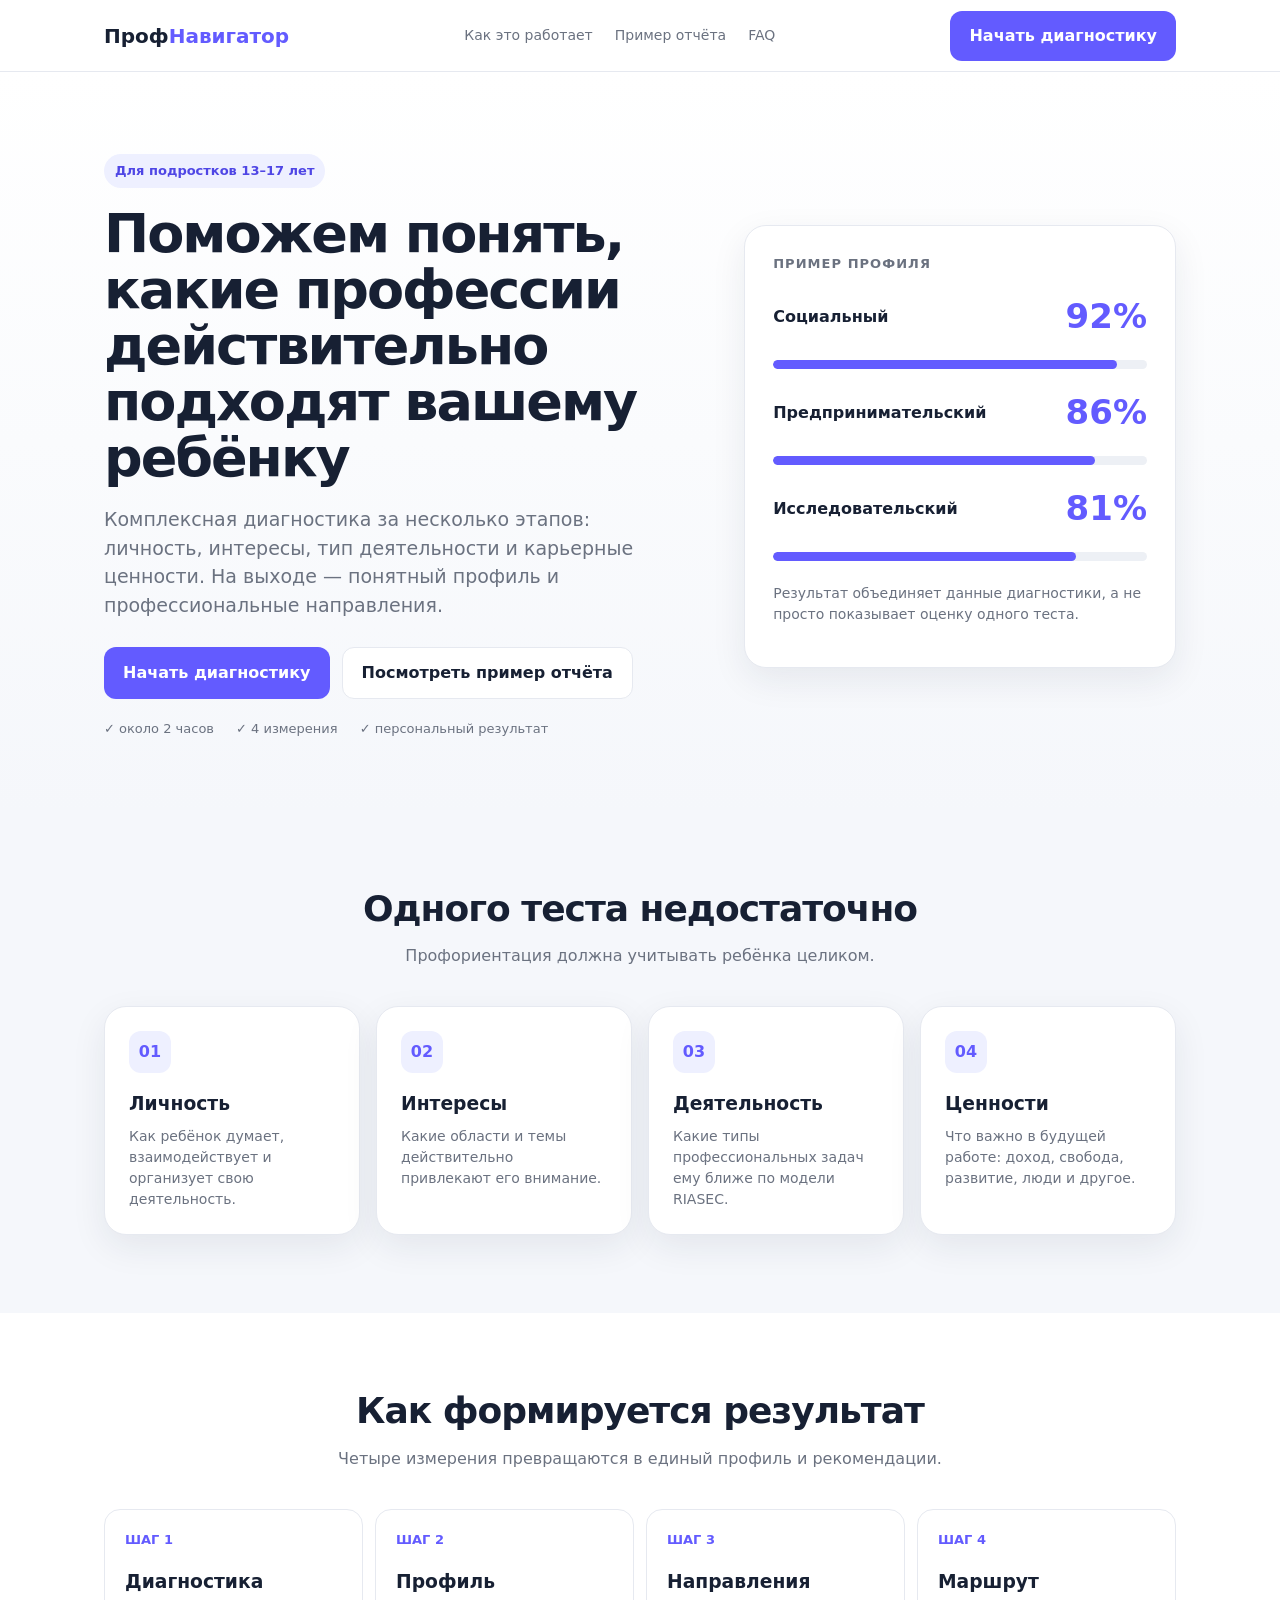
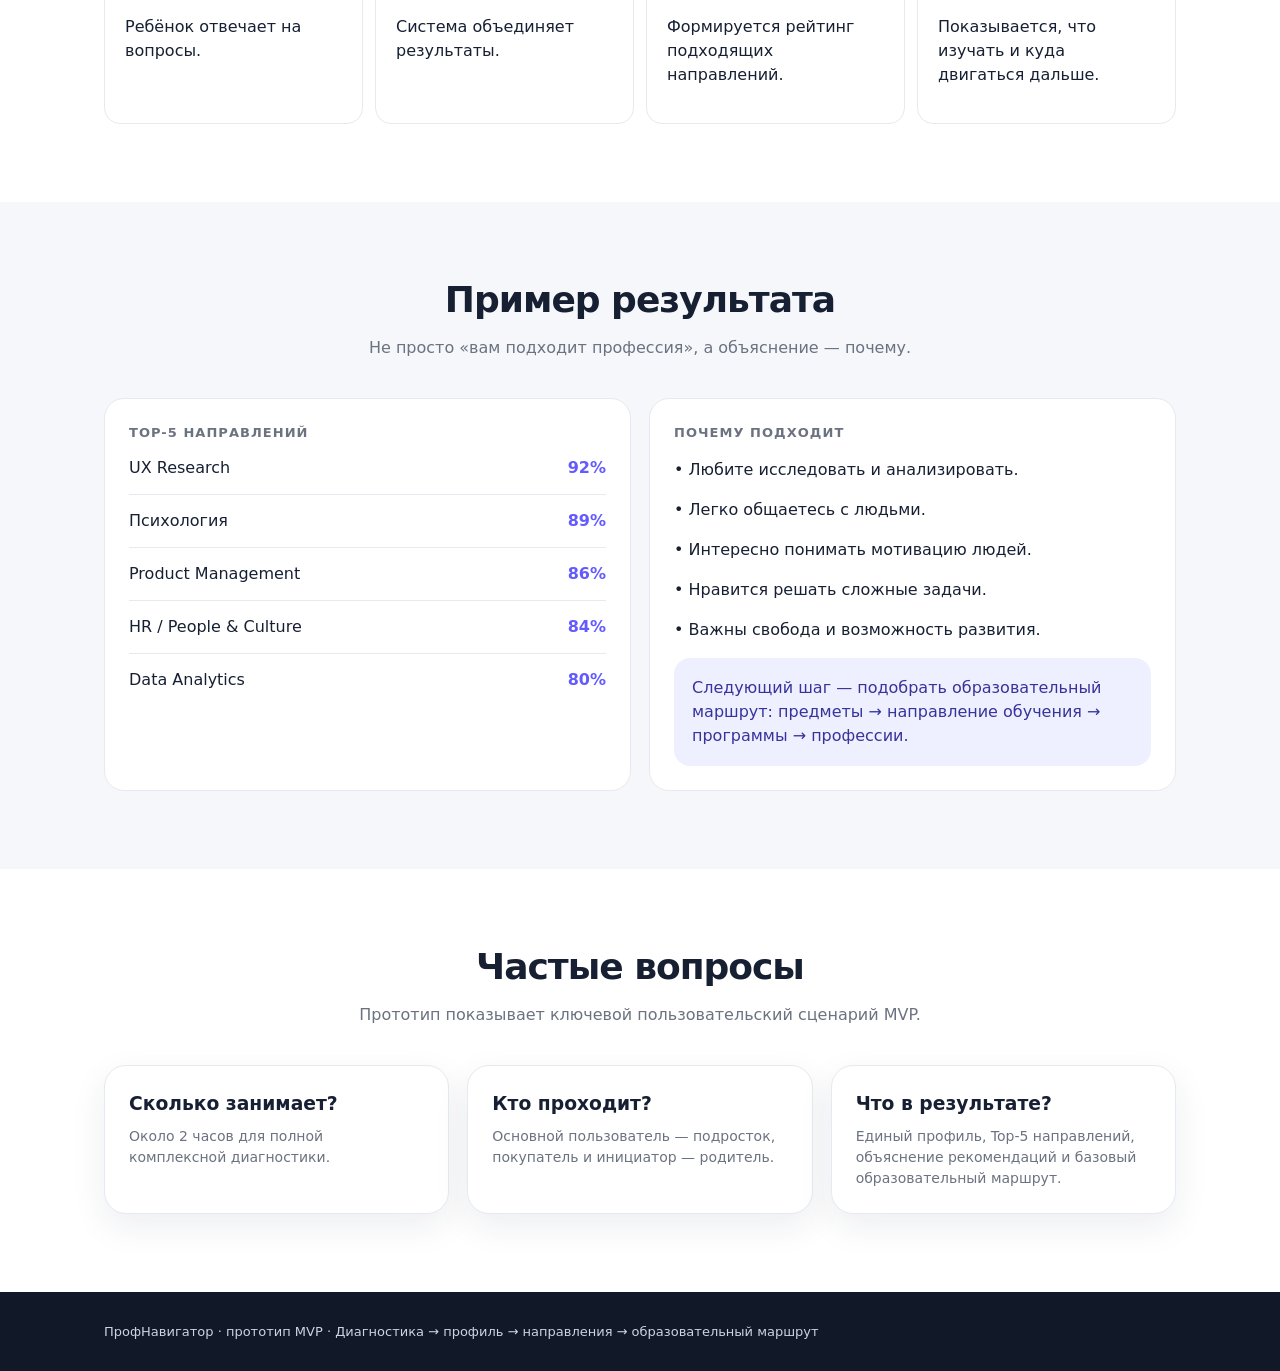
==== index.html @ 2484961b "prof" ====
<!doctype html>
<html lang="ru">
<head>
<meta charset="utf-8">
<meta name="viewport" content="width=device-width, initial-scale=1">
<title>ПрофНавигатор — прототип MVP</title>
<style>
:root{
  --bg:#f5f7fb;--card:#fff;--text:#172033;--muted:#6b7280;--primary:#635bff;
  --primary2:#4f46e5;--line:#e6e9f0;--soft:#eef0ff;--green:#16a34a;
  --shadow:0 12px 35px rgba(30,41,59,.08);--radius:22px;
}
*{box-sizing:border-box} body{margin:0;font-family:Inter,ui-sans-serif,system-ui,-apple-system,BlinkMacSystemFont,"Segoe UI",sans-serif;color:var(--text);background:var(--bg);line-height:1.5}
button,input{font:inherit} button{cursor:pointer;border:0}
.container{max-width:1120px;margin:auto;padding:0 24px}
header{height:72px;background:#fff;border-bottom:1px solid var(--line);position:sticky;top:0;z-index:10}
.nav{height:100%;display:flex;align-items:center;justify-content:space-between;gap:24px}
.logo{font-weight:800;font-size:20px}.logo span{color:var(--primary)}
nav{display:flex;gap:22px}nav a{color:var(--muted);text-decoration:none;font-size:14px}
.btn{padding:13px 19px;border-radius:12px;font-weight:700;transition:.2s}.btn-primary{background:var(--primary);color:#fff}.btn-primary:hover{background:var(--primary2)}
.btn-secondary{background:#fff;color:var(--text);border:1px solid var(--line)}
.hero{padding:82px 0 72px;background:linear-gradient(180deg,#fff 0%,#f5f7fb 100%)}
.hero-grid{display:grid;grid-template-columns:1.15fr .85fr;gap:56px;align-items:center}
.badge{display:inline-flex;background:var(--soft);color:var(--primary2);padding:7px 11px;border-radius:99px;font-weight:700;font-size:13px}
h1{font-size:54px;line-height:1.04;letter-spacing:-2px;margin:18px 0}.lead{font-size:19px;color:var(--muted);max-width:650px}
.actions{display:flex;gap:12px;margin-top:28px;flex-wrap:wrap}.meta{display:flex;gap:22px;color:var(--muted);font-size:13px;margin-top:20px}
.hero-card,.card{background:var(--card);border:1px solid var(--line);border-radius:var(--radius);box-shadow:var(--shadow)}
.hero-card{padding:28px}.mini-title{font-size:13px;color:var(--muted);font-weight:700;text-transform:uppercase;letter-spacing:.08em}
.profile-score{display:flex;align-items:center;justify-content:space-between;margin:18px 0}.score{font-size:34px;font-weight:800;color:var(--primary)}
.bar{height:9px;background:#edf0f5;border-radius:99px;overflow:hidden}.bar i{display:block;height:100%;background:var(--primary);border-radius:inherit}
section{padding:78px 0}.section-head{text-align:center;max-width:720px;margin:0 auto 38px}.section-head h2{font-size:36px;line-height:1.1;margin:0 0 12px;letter-spacing:-1px}.section-head p{color:var(--muted)}
.grid4{display:grid;grid-template-columns:repeat(4,1fr);gap:16px}.grid3{display:grid;grid-template-columns:repeat(3,1fr);gap:18px}
.card{padding:24px}.icon{width:42px;height:42px;border-radius:12px;background:var(--soft);display:grid;place-items:center;color:var(--primary);font-weight:800;margin-bottom:17px}
.card h3{margin:0 0 8px}.card p{margin:0;color:var(--muted);font-size:14px}
.steps{display:grid;grid-template-columns:repeat(4,1fr);gap:12px}.step{padding:20px;border:1px solid var(--line);background:#fff;border-radius:16px}.num{font-weight:800;color:var(--primary);font-size:13px}
.app{display:none;padding:40px 0 80px}.app.active{display:block}.app-shell{max-width:820px;margin:auto}.progress-top{display:flex;justify-content:space-between;color:var(--muted);font-size:14px;margin-bottom:9px}.progress{height:8px;background:#e9ecf2;border-radius:99px;overflow:hidden;margin-bottom:28px}.progress i{display:block;height:100%;background:var(--primary);transition:.3s}
.test-card{background:#fff;border:1px solid var(--line);border-radius:24px;padding:34px;box-shadow:var(--shadow)}.test-card h2{margin-top:0}.question{font-size:24px;font-weight:750;margin:20px 0 24px}
.options{display:grid;gap:10px}.option{width:100%;text-align:left;padding:16px;border:1px solid var(--line);background:#fff;border-radius:14px}.option:hover,.option.selected{border-color:var(--primary);background:var(--soft)}
.range-row{display:grid;grid-template-columns:1fr 70px;gap:15px;align-items:center}.range-value{font-size:24px;font-weight:800;text-align:center;color:var(--primary)}
input[type=range]{width:100%;accent-color:var(--primary)}
.test-actions{display:flex;justify-content:space-between;margin-top:28px}
.result{display:none}.result.active{display:block}.result-grid{display:grid;grid-template-columns:1fr 1fr;gap:18px}.result-card{background:#fff;border:1px solid var(--line);border-radius:20px;padding:24px}.direction{display:flex;align-items:center;justify-content:space-between;padding:14px 0;border-bottom:1px solid var(--line)}.direction:last-child{border-bottom:0}.pct{font-weight:800;color:var(--primary)}
.report-note{background:var(--soft);border-radius:16px;padding:18px;color:#38339a}
footer{padding:30px 0;background:#111827;color:#cbd5e1;font-size:13px}
.modal{position:fixed;inset:0;background:rgba(15,23,42,.55);display:none;align-items:center;justify-content:center;padding:20px;z-index:30}.modal.show{display:flex}.modal-box{background:#fff;max-width:520px;width:100%;padding:30px;border-radius:22px}.modal-box h2{margin-top:0}.form{display:grid;gap:12px}.form input{padding:14px;border:1px solid var(--line);border-radius:12px}
@media(max-width:800px){nav{display:none}.hero-grid,.result-grid{grid-template-columns:1fr}.grid4,.steps{grid-template-columns:1fr 1fr}.grid3{grid-template-columns:1fr}h1{font-size:42px}}
@media(max-width:520px){.grid4,.steps{grid-template-columns:1fr}.hero{padding-top:50px}section{padding:55px 0}.test-card{padding:22px}}
</style>
</head>
<body>

<header>
  <div class="container nav">
    <div class="logo">Проф<span>Навигатор</span></div>
    <nav>
      <a href="#approach">Как это работает</a>
      <a href="#report">Пример отчёта</a>
      <a href="#faq">FAQ</a>
    </nav>
    <button class="btn btn-primary" onclick="openModal()">Начать диагностику</button>
  </div>
</header>

<main id="landing">
<section class="hero">
  <div class="container hero-grid">
    <div>
      <span class="badge">Для подростков 13–17 лет</span>
      <h1>Поможем понять, какие профессии действительно подходят вашему ребёнку</h1>
      <p class="lead">Комплексная диагностика за несколько этапов: личность, интересы, тип деятельности и карьерные ценности. На выходе — понятный профиль и профессиональные направления.</p>
      <div class="actions">
        <button class="btn btn-primary" onclick="openModal()">Начать диагностику</button>
        <button class="btn btn-secondary" onclick="document.querySelector('#report').scrollIntoView({behavior:'smooth'})">Посмотреть пример отчёта</button>
      </div>
      <div class="meta"><span>✓ около 2 часов</span><span>✓ 4 измерения</span><span>✓ персональный результат</span></div>
    </div>
    <div class="hero-card">
      <div class="mini-title">Пример профиля</div>
      <div class="profile-score"><strong>Социальный</strong><span class="score">92%</span></div>
      <div class="bar"><i style="width:92%"></i></div>
      <div class="profile-score"><strong>Предпринимательский</strong><span class="score">86%</span></div>
      <div class="bar"><i style="width:86%"></i></div>
      <div class="profile-score"><strong>Исследовательский</strong><span class="score">81%</span></div>
      <div class="bar"><i style="width:81%"></i></div>
      <p style="color:var(--muted);font-size:14px;margin-top:22px">Результат объединяет данные диагностики, а не просто показывает оценку одного теста.</p>
    </div>
  </div>
</section>

<section id="approach">
  <div class="container">
    <div class="section-head"><h2>Одного теста недостаточно</h2><p>Профориентация должна учитывать ребёнка целиком.</p></div>
    <div class="grid4">
      <div class="card"><div class="icon">01</div><h3>Личность</h3><p>Как ребёнок думает, взаимодействует и организует свою деятельность.</p></div>
      <div class="card"><div class="icon">02</div><h3>Интересы</h3><p>Какие области и темы действительно привлекают его внимание.</p></div>
      <div class="card"><div class="icon">03</div><h3>Деятельность</h3><p>Какие типы профессиональных задач ему ближе по модели RIASEC.</p></div>
      <div class="card"><div class="icon">04</div><h3>Ценности</h3><p>Что важно в будущей работе: доход, свобода, развитие, люди и другое.</p></div>
    </div>
  </div>
</section>

<section style="background:#fff">
  <div class="container">
    <div class="section-head"><h2>Как формируется результат</h2><p>Четыре измерения превращаются в единый профиль и рекомендации.</p></div>
    <div class="steps">
      <div class="step"><div class="num">ШАГ 1</div><h3>Диагностика</h3><p>Ребёнок отвечает на вопросы.</p></div>
      <div class="step"><div class="num">ШАГ 2</div><h3>Профиль</h3><p>Система объединяет результаты.</p></div>
      <div class="step"><div class="num">ШАГ 3</div><h3>Направления</h3><p>Формируется рейтинг подходящих направлений.</p></div>
      <div class="step"><div class="num">ШАГ 4</div><h3>Маршрут</h3><p>Показывается, что изучать и куда двигаться дальше.</p></div>
    </div>
  </div>
</section>

<section id="report">
  <div class="container">
    <div class="section-head"><h2>Пример результата</h2><p>Не просто «вам подходит профессия», а объяснение — почему.</p></div>
    <div class="result-grid">
      <div class="result-card">
        <div class="mini-title">Top-5 направлений</div>
        <div class="direction"><span>UX Research</span><span class="pct">92%</span></div>
        <div class="direction"><span>Психология</span><span class="pct">89%</span></div>
        <div class="direction"><span>Product Management</span><span class="pct">86%</span></div>
        <div class="direction"><span>HR / People & Culture</span><span class="pct">84%</span></div>
        <div class="direction"><span>Data Analytics</span><span class="pct">80%</span></div>
      </div>
      <div class="result-card">
        <div class="mini-title">Почему подходит</div>
        <p>• Любите исследовать и анализировать.</p>
        <p>• Легко общаетесь с людьми.</p>
        <p>• Интересно понимать мотивацию людей.</p>
        <p>• Нравится решать сложные задачи.</p>
        <p>• Важны свобода и возможность развития.</p>
        <div class="report-note">Следующий шаг — подобрать образовательный маршрут: предметы → направление обучения → программы → профессии.</div>
      </div>
    </div>
  </div>
</section>

<section id="faq" style="background:#fff">
  <div class="container">
    <div class="section-head"><h2>Частые вопросы</h2><p>Прототип показывает ключевой пользовательский сценарий MVP.</p></div>
    <div class="grid3">
      <div class="card"><h3>Сколько занимает?</h3><p>Около 2 часов для полной комплексной диагностики.</p></div>
      <div class="card"><h3>Кто проходит?</h3><p>Основной пользователь — подросток, покупатель и инициатор — родитель.</p></div>
      <div class="card"><h3>Что в результате?</h3><p>Единый профиль, Top-5 направлений, объяснение рекомендаций и базовый образовательный маршрут.</p></div>
    </div>
  </div>
</section>
</main>

<section id="app" class="app">
  <div class="container app-shell">
    <div class="progress-top"><span id="stepLabel">Шаг 1 из 4</span><span id="stepName">Личность</span></div>
    <div class="progress"><i id="progressBar" style="width:25%"></i></div>
    <div class="test-card" id="testCard"></div>
  </div>
</section>

<section id="result" class="app">
  <div class="container app-shell">
    <div class="test-card">
      <span class="badge">Диагностика завершена</span>
      <h1 style="font-size:38px;letter-spacing:-1px">Профиль ребёнка</h1>
      <p class="lead">SEI — Социальный, Предпринимательский, Исследовательский профиль.</p>
      <div class="result-grid" style="margin-top:28px">
        <div class="result-card"><div class="mini-title">RIASEC</div><h2>SEI</h2><p>Social · Enterprising · Investigative</p></div>
        <div class="result-card"><div class="mini-title">Карьерные ценности</div><p>Развитие · Интересные задачи · Самостоятельность · Работа с людьми</p></div>
      </div>
      <div class="result-card" style="margin-top:18px">
        <div class="mini-title">Подходящие направления</div>
        <div class="direction"><span>UX Research</span><span class="pct">92%</span></div>
        <div class="direction"><span>Психология</span><span class="pct">89%</span></div>
        <div class="direction"><span>Product Management</span><span class="pct">86%</span></div>
        <div class="direction"><span>HR / People & Culture</span><span class="pct">84%</span></div>
        <div class="direction"><span>Data Analytics</span><span class="pct">80%</span></div>
      </div>
      <div class="actions">
        <button class="btn btn-primary" onclick="window.print()">Скачать отчёт (PDF)</button>
        <button class="btn btn-secondary" onclick="navigator.clipboard?.writeText(location.href);alert('Ссылка на результат скопирована')">Поделиться отчётом</button>
        <button class="btn btn-secondary" onclick="showLanding()">На главную</button>
      </div>
    </div>
  </div>
</section>

<footer><div class="container">ПрофНавигатор · прототип MVP · Диагностика → профиль → направления → образовательный маршрут</div></footer>

<div class="modal" id="modal">
  <div class="modal-box">
    <h2>Начать диагностику</h2>
    <p style="color:var(--muted)">Введите данные ребёнка, чтобы начать прототип сценария.</p>
    <div class="form">
      <input id="childName" placeholder="Имя ребёнка">
      <input id="childAge" type="number" min="13" max="17" placeholder="Возраст">
      <input id="parentEmail" type="email" placeholder="Email родителя">
      <label style="font-size:13px;color:var(--muted)"><input type="checkbox" id="consent"> Я согласен(на) на обработку данных</label>
      <button class="btn btn-primary" onclick="startTest()">Продолжить</button>
      <button class="btn btn-secondary" onclick="closeModal()">Отмена</button>
    </div>
  </div>
</div>

<script>
const steps=[
 {name:"Личность",q:"Что ближе вашему ребёнку?",opts:["Мне легко общаться и знакомиться с людьми","Мне нравится анализировать и разбираться в сложном","Мне комфортно организовывать и планировать","Мне нравится пробовать новое и экспериментировать"]},
 {name:"Карта интересов",q:"Насколько интересна область «Программирование и IT»?",range:true},
 {name:"RIASEC",q:"Что больше похоже на предпочтительный тип деятельности?",opts:["Помогать людям и работать в команде","Исследовать, анализировать и находить закономерности","Создавать идеи, проекты и новые решения","Организовывать людей и добиваться результата"]},
 {name:"Ценности",q:"Насколько важна самостоятельность в будущей работе?",range:true}
];
let current=0,answers={};

function openModal(){document.getElementById('modal').classList.add('show')}
function closeModal(){document.getElementById('modal').classList.remove('show')}
function startTest(){
 const name=document.getElementById('childName').value.trim(), age=+document.getElementById('childAge').value;
 if(!name || age<13 || age>17 || !document.getElementById('consent').checked){alert('Заполните имя, возраст 13–17 лет и подтвердите согласие.');return}
 closeModal(); document.getElementById('landing').style.display='none'; document.getElementById('app').classList.add('active'); renderStep();
}
function renderStep(){
 const s=steps[current], card=document.getElementById('testCard');
 document.getElementById('stepLabel').textContent=`Шаг ${current+1} из ${steps.length}`;
 document.getElementById('stepName').textContent=s.name;
 document.getElementById('progressBar').style.width=((current+1)/steps.length*100)+'%';
 let body=`<div class="mini-title">${s.name}</div><div class="question">${s.q}</div>`;
 if(s.range){
   const val=answers[current]||3;
   body+=`<div class="range-row"><input id="range" type="range" min="1" max="5" value="${val}" oninput="document.getElementById('rv').textContent=this.value"><div class="range-value" id="rv">${val}</div></div>
   <div style="display:flex;justify-content:space-between;color:var(--muted);font-size:13px;margin-top:8px"><span>Совсем не интересно</span><span>Очень интересно</span></div>`;
 }else{
   body+=`<div class="options">${s.opts.map((o,i)=>`<button class="option ${answers[current]===i?'selected':''}" onclick="selectOption(${i})">${o}</button>`).join('')}</div>`;
 }
 body+=`<div class="test-actions"><button class="btn btn-secondary" onclick="prevStep()" ${current===0?'disabled':''}>Назад</button><button class="btn btn-primary" onclick="nextStep()">Далее</button></div>`;
 card.innerHTML=body;
}
function selectOption(i){answers[current]=i;renderStep()}
function nextStep(){
 if(steps[current].range) answers[current]=+document.getElementById('range').value;
 if(answers[current]===undefined){alert('Выберите ответ, чтобы продолжить.');return}
 if(current<steps.length-1){current++;renderStep()}else{document.getElementById('app').classList.remove('active');document.getElementById('result').classList.add('active');window.scrollTo(0,0)}
}
function prevStep(){if(current>0){if(steps[current].range)answers[current]=+document.getElementById('range').value;current--;renderStep()}}
function showLanding(){document.getElementById('result').classList.remove('active');document.getElementById('landing').style.display='block';window.scrollTo(0,0)}
</script>
</body>
</html>
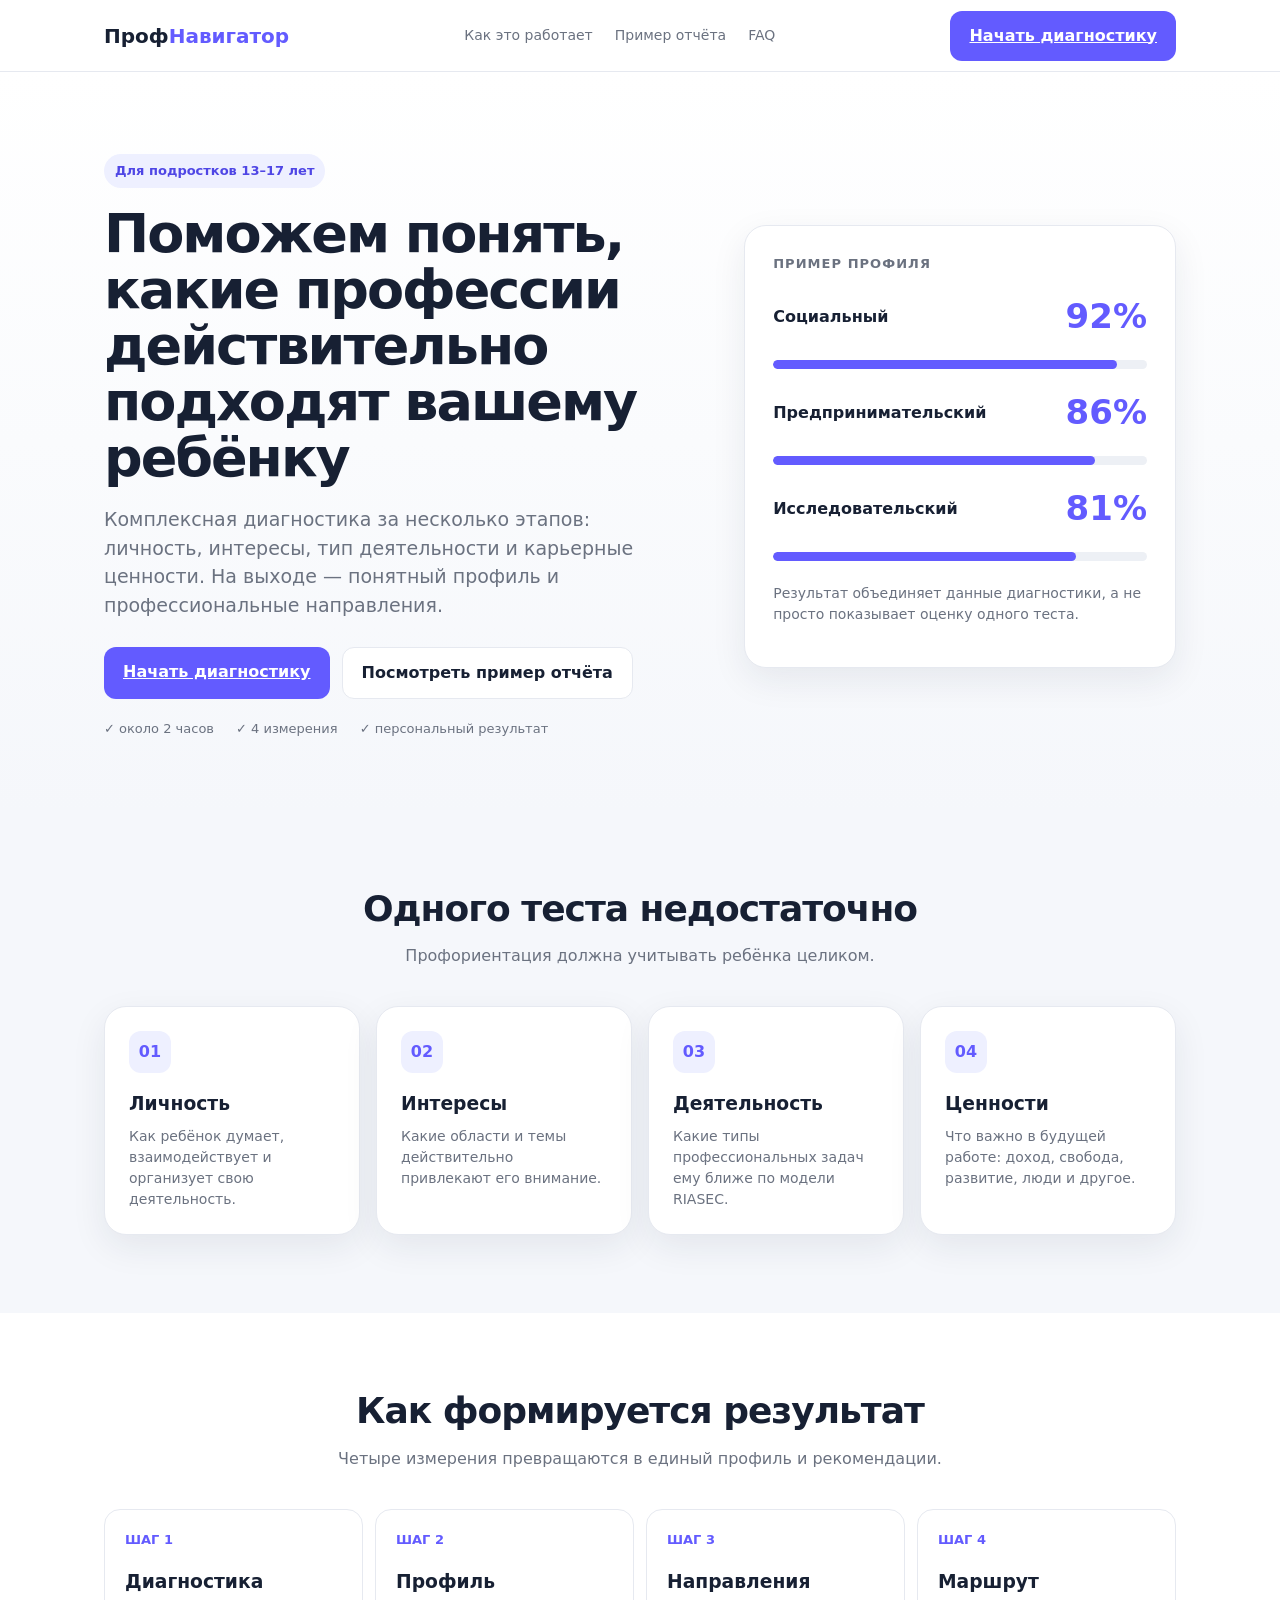
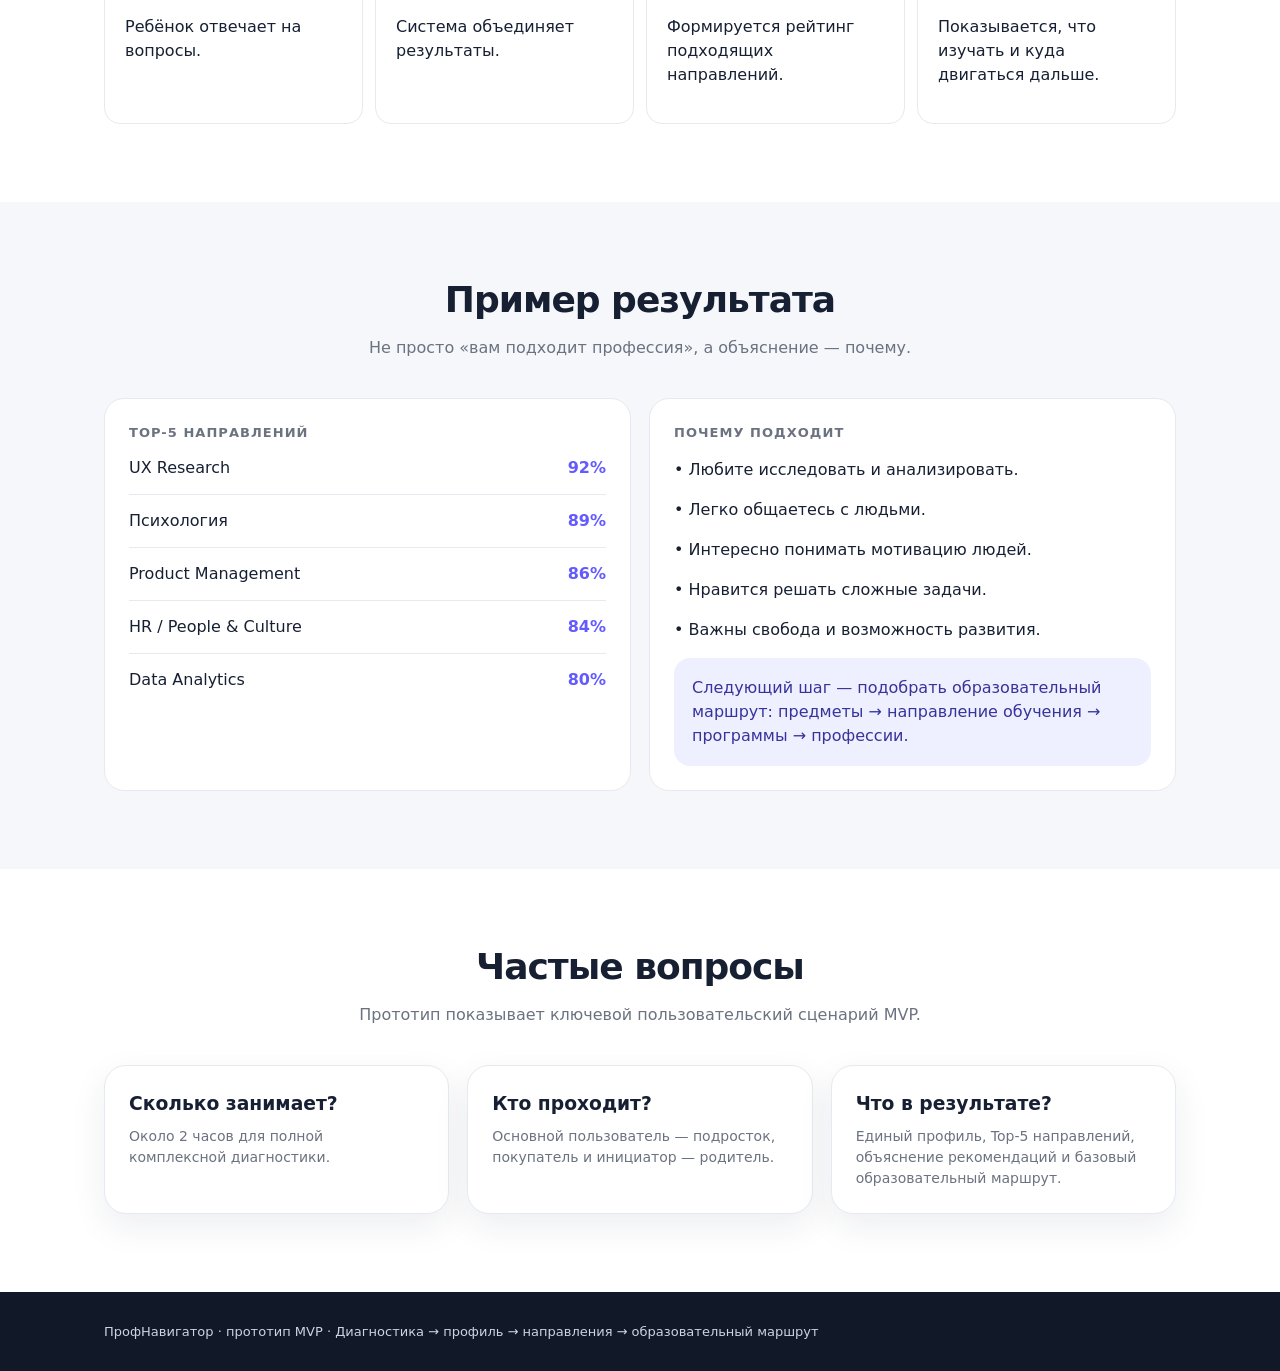
==== commit 84031f16: "add test" ====
--- a/index.html
+++ b/index.html
@@ -57,7 +57,9 @@
       <a href="#report">Пример отчёта</a>
       <a href="#faq">FAQ</a>
     </nav>
-    <button class="btn btn-primary" onclick="openModal()">Начать диагностику</button>
+    <a href="test.html" class="btn btn-primary">
+    Начать диагностику
+</a>
   </div>
 </header>
 
@@ -69,7 +71,9 @@
       <h1>Поможем понять, какие профессии действительно подходят вашему ребёнку</h1>
       <p class="lead">Комплексная диагностика за несколько этапов: личность, интересы, тип деятельности и карьерные ценности. На выходе — понятный профиль и профессиональные направления.</p>
       <div class="actions">
-        <button class="btn btn-primary" onclick="openModal()">Начать диагностику</button>
+        <a href="test.html" class="btn btn-primary">
+    Начать диагностику
+</a>
         <button class="btn btn-secondary" onclick="document.querySelector('#report').scrollIntoView({behavior:'smooth'})">Посмотреть пример отчёта</button>
       </div>
       <div class="meta"><span>✓ около 2 часов</span><span>✓ 4 измерения</span><span>✓ персональный результат</span></div>
